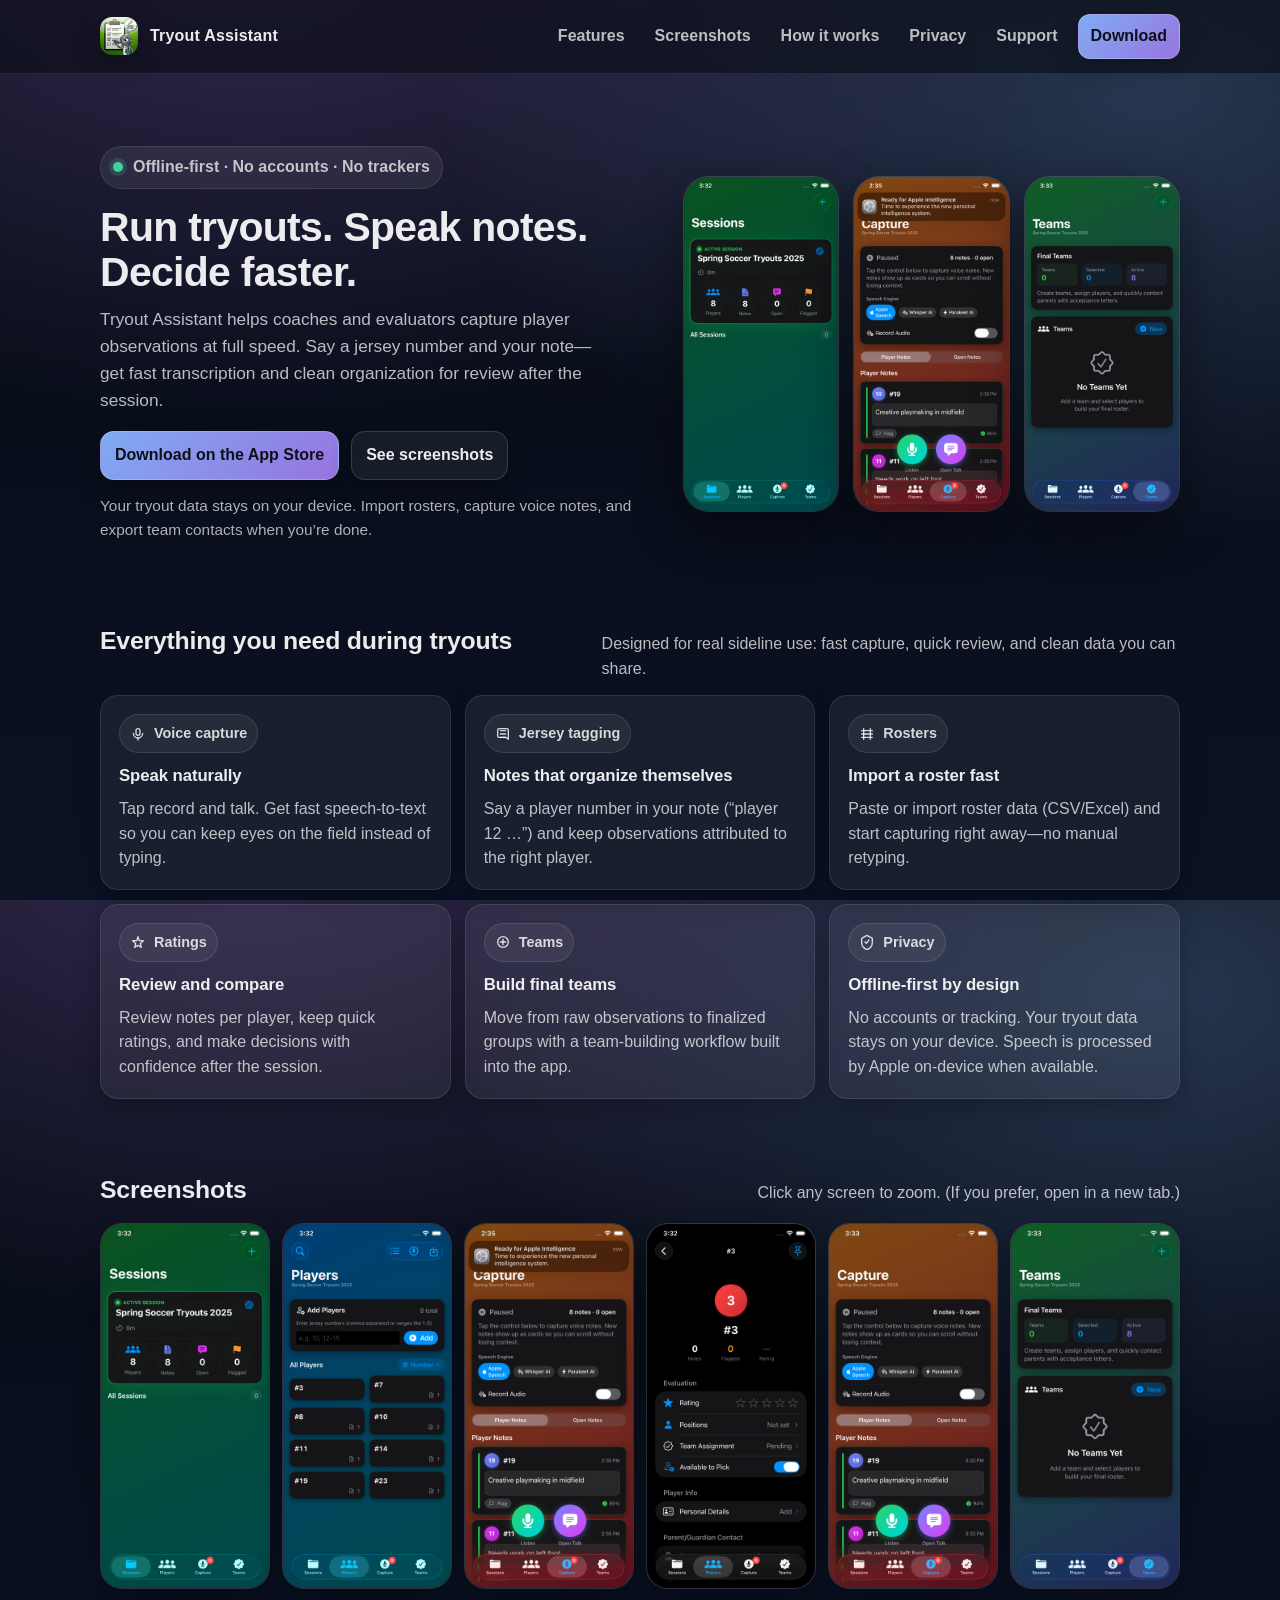
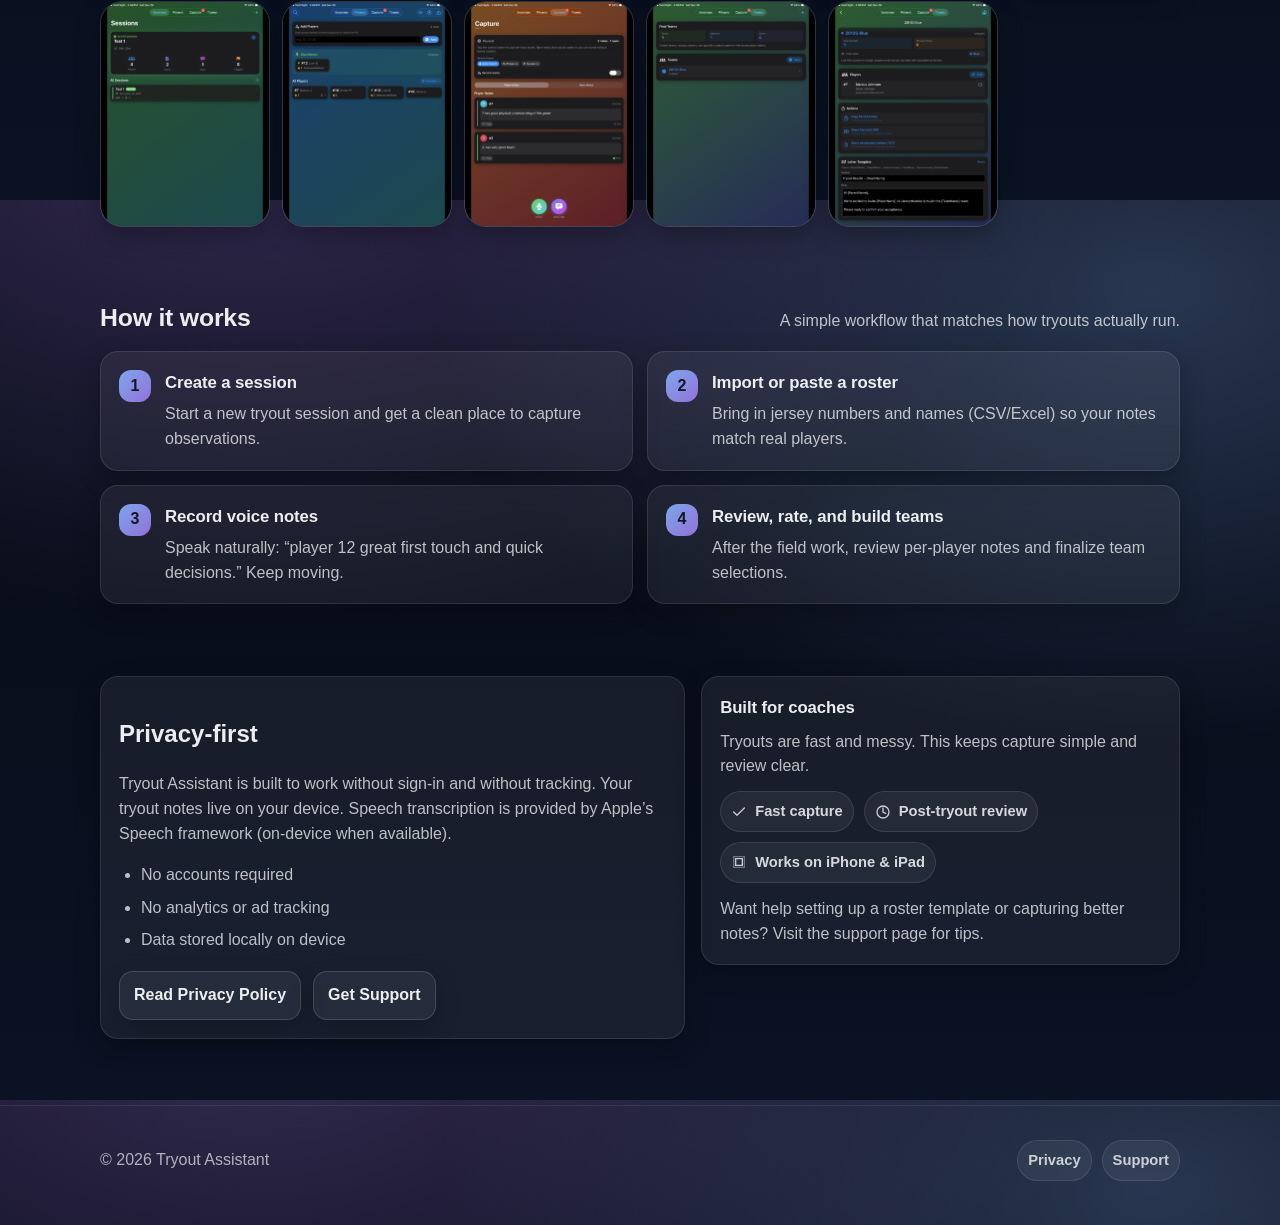
==== docs/index.html @ 8334bfc1 "Add docs site for Pages" ====
<!doctype html>
<html lang="en">
<head>
  <meta charset="utf-8" />
  <meta name="viewport" content="width=device-width, initial-scale=1" />
  <title>Tryout Assistant — Voice notes for sports tryouts</title>
  <meta name="description" content="Capture tryout observations fast. Speak a jersey number and your notes—Tryout Assistant transcribes and organizes everything on your device, even offline." />
  <meta name="theme-color" content="#0a1224" />

  <link rel="icon" href="assets/icon.png" />
  <link rel="apple-touch-icon" href="assets/icon.png" />
  <link rel="stylesheet" href="assets/site.css" />
  <script defer src="assets/site.js"></script>

  <meta property="og:type" content="website" />
  <meta property="og:title" content="Tryout Assistant — Voice notes for sports tryouts" />
  <meta property="og:description" content="Run tryouts. Speak notes. Decide faster. Fast transcription, jersey-number tagging, roster import, and team building—private and offline-first." />
  <meta property="og:image" content="assets/screenshots/iphone-capture.png" />
  <meta property="og:image:alt" content="Tryout Assistant screenshot" />
  <meta name="twitter:card" content="summary_large_image" />
</head>
<body>
  <a class="skip-link" href="#content">Skip to content</a>

  <header class="topbar">
    <div class="container">
      <div class="topbar-inner">
        <a class="brand" href="index.html" aria-label="Tryout Assistant home">
          <img src="assets/icon.png" alt="" />
          <span>Tryout Assistant</span>
        </a>
        <nav class="nav" aria-label="Primary">
          <a href="#features">Features</a>
          <a href="#screenshots">Screenshots</a>
          <a href="#how-it-works">How it works</a>
          <a href="privacy.html">Privacy</a>
          <a href="support.html">Support</a>
          <a class="button small primary" href="https://apps.apple.com/us/app/tryout-assistant/id6756588745">Download</a>
        </nav>
      </div>
    </div>
  </header>

  <main id="content">
    <section class="hero">
      <div class="container">
        <div class="hero-grid">
          <div>
            <div class="kicker"><span class="dot" aria-hidden="true"></span> Offline-first · No accounts · No trackers</div>
            <h1>Run tryouts. Speak notes. Decide faster.</h1>
            <p>
              Tryout Assistant helps coaches and evaluators capture player observations at full speed.
              Say a jersey number and your note—get fast transcription and clean organization for review after the session.
            </p>
            <div class="hero-actions">
              <a class="button primary" href="https://apps.apple.com/us/app/tryout-assistant/id6756588745">Download on the App Store</a>
              <a class="button" href="#screenshots">See screenshots</a>
            </div>
            <div class="trust">Your tryout data stays on your device. Import rosters, capture voice notes, and export team contacts when you’re done.</div>
          </div>

          <div class="shots-stack" aria-label="App screenshots">
            <a class="shot-card" href="assets/screenshots/iphone-sessions.png" data-lightbox-item data-title="Screenshots" data-caption="Sessions: create and manage tryouts.">
              <img src="assets/screenshots/thumbs/iphone-sessions.png" alt="Sessions screen" loading="lazy" />
            </a>
            <a class="shot-card" href="assets/screenshots/iphone-capture.png" data-lightbox-item data-title="Screenshots" data-caption="Capture: speak notes with jersey numbers for automatic attribution.">
              <img src="assets/screenshots/thumbs/iphone-capture.png" alt="Capture screen" loading="lazy" />
            </a>
            <a class="shot-card" href="assets/screenshots/iphone-teams.png" data-lightbox-item data-title="Screenshots" data-caption="Teams: build final teams after your evaluations.">
              <img src="assets/screenshots/thumbs/iphone-teams.png" alt="Teams screen" loading="lazy" />
            </a>
          </div>
        </div>
      </div>
    </section>

    <section class="section" id="features">
      <div class="container">
        <div class="section-title">
          <h2>Everything you need during tryouts</h2>
          <p>Designed for real sideline use: fast capture, quick review, and clean data you can share.</p>
        </div>

        <div class="grid cols-3">
          <div class="card">
            <div class="tag">
              <svg viewBox="0 0 24 24" fill="none" aria-hidden="true"><path d="M12 14a3 3 0 0 0 3-3V7a3 3 0 1 0-6 0v4a3 3 0 0 0 3 3Z" stroke="currentColor" stroke-width="2" stroke-linecap="round"/><path d="M19 11a7 7 0 1 1-14 0" stroke="currentColor" stroke-width="2" stroke-linecap="round"/><path d="M12 18v3" stroke="currentColor" stroke-width="2" stroke-linecap="round"/></svg>
              Voice capture
            </div>
            <h3>Speak naturally</h3>
            <p>Tap record and talk. Get fast speech-to-text so you can keep eyes on the field instead of typing.</p>
          </div>
          <div class="card">
            <div class="tag">
              <svg viewBox="0 0 24 24" fill="none" aria-hidden="true"><path d="M8 7h8M8 12h8M8 17h8" stroke="currentColor" stroke-width="2" stroke-linecap="round"/><path d="M6 4h12a2 2 0 0 1 2 2v14l-4-3H6a2 2 0 0 1-2-2V6a2 2 0 0 1 2-2Z" stroke="currentColor" stroke-width="2" stroke-linejoin="round"/></svg>
              Jersey tagging
            </div>
            <h3>Notes that organize themselves</h3>
            <p>Say a player number in your note (“player 12 …”) and keep observations attributed to the right player.</p>
          </div>
          <div class="card">
            <div class="tag">
              <svg viewBox="0 0 24 24" fill="none" aria-hidden="true"><path d="M4 7h16M4 12h16M4 17h16" stroke="currentColor" stroke-width="2" stroke-linecap="round"/><path d="M7 4v16M17 4v16" stroke="currentColor" stroke-width="2" stroke-linecap="round"/></svg>
              Rosters
            </div>
            <h3>Import a roster fast</h3>
            <p>Paste or import roster data (CSV/Excel) and start capturing right away—no manual retyping.</p>
          </div>
          <div class="card">
            <div class="tag">
              <svg viewBox="0 0 24 24" fill="none" aria-hidden="true"><path d="M12 17l-5 3 1.5-5.7L4 10h6l2-6 2 6h6l-4.5 4.3L17 20l-5-3Z" stroke="currentColor" stroke-width="2" stroke-linejoin="round"/></svg>
              Ratings
            </div>
            <h3>Review and compare</h3>
            <p>Review notes per player, keep quick ratings, and make decisions with confidence after the session.</p>
          </div>
          <div class="card">
            <div class="tag">
              <svg viewBox="0 0 24 24" fill="none" aria-hidden="true"><path d="M8 12h8" stroke="currentColor" stroke-width="2" stroke-linecap="round"/><path d="M12 8v8" stroke="currentColor" stroke-width="2" stroke-linecap="round"/><path d="M20 12a8 8 0 1 1-16 0 8 8 0 0 1 16 0Z" stroke="currentColor" stroke-width="2"/></svg>
              Teams
            </div>
            <h3>Build final teams</h3>
            <p>Move from raw observations to finalized groups with a team-building workflow built into the app.</p>
          </div>
          <div class="card">
            <div class="tag">
              <svg viewBox="0 0 24 24" fill="none" aria-hidden="true"><path d="M12 2l8 4.5v6c0 5-3.4 9.4-8 10.9C7.4 21.9 4 17.5 4 12.5v-6L12 2Z" stroke="currentColor" stroke-width="2" stroke-linejoin="round"/><path d="M9 12l2 2 4-5" stroke="currentColor" stroke-width="2" stroke-linecap="round" stroke-linejoin="round"/></svg>
              Privacy
            </div>
            <h3>Offline-first by design</h3>
            <p>No accounts or tracking. Your tryout data stays on your device. Speech is processed by Apple on-device when available.</p>
          </div>
        </div>
      </div>
    </section>

    <section class="section" id="screenshots">
      <div class="container">
        <div class="section-title">
          <h2>Screenshots</h2>
          <p>Click any screen to zoom. (If you prefer, open in a new tab.)</p>
        </div>

        <div class="shots-grid" aria-label="Screenshot gallery">
          <a class="shot" href="assets/screenshots/iphone-sessions.png" data-lightbox-item data-title="Screenshots" data-caption="Sessions: create, edit, and revisit tryouts.">
            <img src="assets/screenshots/thumbs/iphone-sessions.png" alt="Sessions screenshot" loading="lazy" />
          </a>
          <a class="shot" href="assets/screenshots/iphone-players.png" data-lightbox-item data-title="Screenshots" data-caption="Players: roster view and player list.">
            <img src="assets/screenshots/thumbs/iphone-players.png" alt="Players screenshot" loading="lazy" />
          </a>
          <a class="shot" href="assets/screenshots/iphone-capture.png" data-lightbox-item data-title="Screenshots" data-caption="Capture: speak notes with jersey numbers.">
            <img src="assets/screenshots/thumbs/iphone-capture.png" alt="Capture screenshot" loading="lazy" />
          </a>
          <a class="shot" href="assets/screenshots/iphone-player-detail.png" data-lightbox-item data-title="Screenshots" data-caption="Player detail: notes and evaluation history per player.">
            <img src="assets/screenshots/thumbs/iphone-player-detail.png" alt="Player detail screenshot" loading="lazy" />
          </a>
          <a class="shot" href="assets/screenshots/iphone-capture-2.png" data-lightbox-item data-title="Screenshots" data-caption="Capture: faster mid-session logging.">
            <img src="assets/screenshots/thumbs/iphone-capture-2.png" alt="Capture screenshot (alternate)" loading="lazy" />
          </a>
          <a class="shot" href="assets/screenshots/iphone-teams.png" data-lightbox-item data-title="Screenshots" data-caption="Teams: organize and export team outcomes.">
            <img src="assets/screenshots/thumbs/iphone-teams.png" alt="Teams screenshot" loading="lazy" />
          </a>
          <a class="shot" href="assets/screenshots/ipad-0790.png" data-lightbox-item data-title="Screenshots" data-caption="Additional screen.">
            <img src="assets/screenshots/thumbs/ipad-0790.png" alt="Additional screenshot 1" loading="lazy" />
          </a>
          <a class="shot" href="assets/screenshots/ipad-0791.png" data-lightbox-item data-title="Screenshots" data-caption="Additional screen.">
            <img src="assets/screenshots/thumbs/ipad-0791.png" alt="Additional screenshot 2" loading="lazy" />
          </a>
          <a class="shot" href="assets/screenshots/ipad-0792.png" data-lightbox-item data-title="Screenshots" data-caption="Additional screen.">
            <img src="assets/screenshots/thumbs/ipad-0792.png" alt="Additional screenshot 3" loading="lazy" />
          </a>
          <a class="shot" href="assets/screenshots/ipad-0793.png" data-lightbox-item data-title="Screenshots" data-caption="Additional screen.">
            <img src="assets/screenshots/thumbs/ipad-0793.png" alt="Additional screenshot 4" loading="lazy" />
          </a>
          <a class="shot" href="assets/screenshots/ipad-0794.png" data-lightbox-item data-title="Screenshots" data-caption="Additional screen.">
            <img src="assets/screenshots/thumbs/ipad-0794.png" alt="Additional screenshot 5" loading="lazy" />
          </a>
        </div>
      </div>
    </section>

    <section class="section" id="how-it-works">
      <div class="container">
        <div class="section-title">
          <h2>How it works</h2>
          <p>A simple workflow that matches how tryouts actually run.</p>
        </div>

        <div class="grid cols-2 steps">
          <div class="card step">
            <div>
              <h3>Create a session</h3>
              <p>Start a new tryout session and get a clean place to capture observations.</p>
            </div>
          </div>
          <div class="card step">
            <div>
              <h3>Import or paste a roster</h3>
              <p>Bring in jersey numbers and names (CSV/Excel) so your notes match real players.</p>
            </div>
          </div>
          <div class="card step">
            <div>
              <h3>Record voice notes</h3>
              <p>Speak naturally: “player 12 great first touch and quick decisions.” Keep moving.</p>
            </div>
          </div>
          <div class="card step">
            <div>
              <h3>Review, rate, and build teams</h3>
              <p>After the field work, review per-player notes and finalize team selections.</p>
            </div>
          </div>
        </div>
      </div>
    </section>

    <section class="section" id="privacy">
      <div class="container">
        <div class="split">
          <div class="card prose">
            <h2>Privacy-first</h2>
            <p>
              Tryout Assistant is built to work without sign-in and without tracking. Your tryout notes live on your device.
              Speech transcription is provided by Apple’s Speech framework (on-device when available).
            </p>
            <ul>
              <li>No accounts required</li>
              <li>No analytics or ad tracking</li>
              <li>Data stored locally on device</li>
            </ul>
            <div class="hero-actions">
              <a class="button" href="privacy.html">Read Privacy Policy</a>
              <a class="button" href="support.html">Get Support</a>
            </div>
          </div>
          <div class="card">
            <h3>Built for coaches</h3>
            <p>Tryouts are fast and messy. This keeps capture simple and review clear.</p>
            <div style="height: 12px"></div>
            <div class="pill-row" aria-label="Highlights">
              <span class="pill">
                <svg viewBox="0 0 24 24" fill="none" aria-hidden="true"><path d="M4 12l5 5L20 6" stroke="currentColor" stroke-width="2" stroke-linecap="round" stroke-linejoin="round"/></svg>
                Fast capture
              </span>
              <span class="pill">
                <svg viewBox="0 0 24 24" fill="none" aria-hidden="true"><path d="M12 6v6l4 2" stroke="currentColor" stroke-width="2" stroke-linecap="round"/><path d="M21 12a9 9 0 1 1-18 0 9 9 0 0 1 18 0Z" stroke="currentColor" stroke-width="2"/></svg>
                Post-tryout review
              </span>
              <span class="pill">
                <svg viewBox="0 0 24 24" fill="none" aria-hidden="true"><path d="M7 7h10v10H7z" stroke="currentColor" stroke-width="2"/><path d="M4 4h16v16H4z" stroke="currentColor" stroke-width="2" opacity="0.45"/></svg>
                Works on iPhone & iPad
              </span>
            </div>
            <div style="height: 14px"></div>
            <p style="color: rgba(255,255,255,0.72); margin: 0;">
              Want help setting up a roster template or capturing better notes? Visit the support page for tips.
            </p>
          </div>
        </div>
      </div>
    </section>
  </main>

  <footer class="footer">
    <div class="container">
      <div class="footer-grid">
        <div>&copy; 2026 Tryout Assistant</div>
        <div class="pill-row" aria-label="Footer links">
          <a class="pill" href="privacy.html">Privacy</a>
          <a class="pill" href="support.html">Support</a>
        </div>
      </div>
    </div>
  </footer>

  <dialog class="lightbox" aria-label="Screenshot viewer">
    <div class="lightbox-inner">
      <div class="lightbox-top">
        <div class="title" data-lightbox-title>Screenshots</div>
        <div class="controls">
          <button class="icon-button" type="button" data-lightbox-prev aria-label="Previous screenshot">←</button>
          <button class="icon-button" type="button" data-lightbox-next aria-label="Next screenshot">→</button>
          <button class="icon-button" type="button" data-lightbox-close aria-label="Close">✕</button>
        </div>
      </div>
      <div class="lightbox-media">
        <img data-lightbox-img src="" alt="Screenshot" />
      </div>
      <div class="lightbox-caption" data-lightbox-caption></div>
    </div>
  </dialog>
</body>
</html>
---- docs/assets/site.css ----
:root {
  --bg0: #070a12;
  --bg1: #0a1224;
  --text: rgba(255, 255, 255, 0.92);
  --muted: rgba(255, 255, 255, 0.72);
  --subtle: rgba(255, 255, 255, 0.12);
  --card: rgba(255, 255, 255, 0.06);
  --card2: rgba(255, 255, 255, 0.09);
  --shadow: 0 18px 50px rgba(0, 0, 0, 0.45);
  --shadow2: 0 8px 24px rgba(0, 0, 0, 0.28);
  --radius: 18px;
  --radius-sm: 14px;
  --ring: 0 0 0 4px rgba(135, 180, 255, 0.18);
  --accent: #87b4ff;
  --accent2: #9f7aea;
  --good: #43d19e;
  --warn: #ffcc66;
}

* {
  box-sizing: border-box;
}

html,
body {
  height: 100%;
}

body {
  margin: 0;
  font-family: -apple-system, BlinkMacSystemFont, "Segoe UI", Roboto, Oxygen, Ubuntu, Cantarell,
    "Helvetica Neue", Arial, sans-serif;
  line-height: 1.55;
  color: var(--text);
  background: radial-gradient(1400px 850px at 20% -10%, rgba(159, 122, 234, 0.30), transparent 60%),
    radial-gradient(1100px 700px at 90% 10%, rgba(135, 180, 255, 0.26), transparent 65%),
    linear-gradient(180deg, var(--bg0), var(--bg1));
}

a {
  color: inherit;
  text-decoration: none;
}

a:hover {
  text-decoration: underline;
}

.container {
  max-width: 1120px;
  margin: 0 auto;
  padding: 0 20px;
}

.skip-link {
  position: absolute;
  left: -999px;
  top: 8px;
  padding: 10px 14px;
  background: rgba(0, 0, 0, 0.65);
  border-radius: 12px;
  color: white;
  z-index: 999;
}

.skip-link:focus {
  left: 12px;
}

.topbar {
  position: sticky;
  top: 0;
  z-index: 20;
  background: rgba(7, 10, 18, 0.55);
  backdrop-filter: blur(14px);
  border-bottom: 1px solid rgba(255, 255, 255, 0.09);
}

.topbar-inner {
  display: flex;
  align-items: center;
  justify-content: space-between;
  gap: 16px;
  padding: 14px 0;
}

.brand {
  display: inline-flex;
  align-items: center;
  gap: 12px;
  font-weight: 750;
  letter-spacing: 0.2px;
}

.brand img {
  width: 38px;
  height: 38px;
  border-radius: 12px;
  box-shadow: var(--shadow2);
}

.nav {
  display: flex;
  align-items: center;
  gap: 10px;
  flex-wrap: wrap;
  justify-content: flex-end;
}

.nav a {
  padding: 8px 10px;
  border-radius: 12px;
  color: var(--muted);
  text-decoration: none;
  font-weight: 550;
}

.nav a:hover {
  background: rgba(255, 255, 255, 0.06);
  color: var(--text);
}

.button {
  display: inline-flex;
  align-items: center;
  justify-content: center;
  gap: 10px;
  padding: 11px 14px;
  border-radius: 14px;
  border: 1px solid rgba(255, 255, 255, 0.14);
  background: rgba(255, 255, 255, 0.06);
  color: var(--text);
  text-decoration: none;
  font-weight: 650;
  box-shadow: 0 10px 24px rgba(0, 0, 0, 0.20);
}

.button:hover {
  text-decoration: none;
  background: rgba(255, 255, 255, 0.10);
}

.button.primary {
  background: linear-gradient(135deg, rgba(135, 180, 255, 0.95), rgba(159, 122, 234, 0.95));
  border: 1px solid rgba(255, 255, 255, 0.20);
  color: rgba(8, 10, 16, 0.96);
}

.button.primary:hover {
  filter: brightness(1.03);
}

.button.small {
  padding: 9px 12px;
  border-radius: 12px;
  font-weight: 650;
}

.hero {
  padding: 72px 0 44px;
}

.hero-grid {
  display: grid;
  grid-template-columns: 1.05fr 0.95fr;
  gap: 34px;
  align-items: center;
}

.kicker {
  display: inline-flex;
  align-items: center;
  gap: 10px;
  padding: 8px 12px;
  border-radius: 999px;
  background: rgba(255, 255, 255, 0.07);
  border: 1px solid rgba(255, 255, 255, 0.10);
  color: var(--muted);
  font-weight: 650;
  width: fit-content;
}

.kicker .dot {
  width: 10px;
  height: 10px;
  border-radius: 999px;
  background: var(--good);
  box-shadow: 0 0 0 4px rgba(67, 209, 158, 0.18);
}

.hero h1 {
  margin: 16px 0 10px;
  font-size: clamp(2.2rem, 3.2vw, 3.2rem);
  line-height: 1.12;
  letter-spacing: -0.7px;
}

.hero p {
  margin: 0;
  color: var(--muted);
  font-size: 1.08rem;
  max-width: 52ch;
}

.hero-actions {
  display: flex;
  gap: 12px;
  flex-wrap: wrap;
  align-items: center;
  margin-top: 18px;
}

.trust {
  margin-top: 14px;
  color: rgba(255, 255, 255, 0.68);
  font-size: 0.96rem;
}

.shots-stack {
  display: grid;
  grid-template-columns: repeat(3, 1fr);
  gap: 14px;
  align-items: end;
}

.shot-card {
  border-radius: 26px;
  overflow: hidden;
  background: rgba(255, 255, 255, 0.05);
  border: 1px solid rgba(255, 255, 255, 0.10);
  box-shadow: var(--shadow);
  transform: translateY(0);
  transition: transform 160ms ease, background 160ms ease, border-color 160ms ease;
}

.shot-card:hover {
  transform: translateY(-4px);
  background: rgba(255, 255, 255, 0.07);
  border-color: rgba(255, 255, 255, 0.16);
}

.shot-card img {
  width: 100%;
  height: auto;
  display: block;
}

.section {
  padding: 36px 0;
}

.section-title {
  display: flex;
  align-items: baseline;
  justify-content: space-between;
  gap: 18px;
  margin-bottom: 14px;
}

.section-title h2 {
  margin: 0;
  font-size: 1.55rem;
  letter-spacing: -0.2px;
}

.section-title p {
  margin: 0;
  color: var(--muted);
  max-width: 65ch;
}

.grid {
  display: grid;
  gap: 14px;
}

.grid.cols-3 {
  grid-template-columns: repeat(3, minmax(0, 1fr));
}

.grid.cols-2 {
  grid-template-columns: repeat(2, minmax(0, 1fr));
}

.card {
  background: var(--card);
  border: 1px solid rgba(255, 255, 255, 0.10);
  border-radius: var(--radius);
  padding: 18px;
  box-shadow: var(--shadow2);
}

.card h3 {
  margin: 0 0 8px;
  font-size: 1.05rem;
  letter-spacing: -0.1px;
}

.card p {
  margin: 0;
  color: var(--muted);
}

.card .tag {
  display: inline-flex;
  align-items: center;
  gap: 8px;
  padding: 7px 10px;
  border-radius: 999px;
  background: rgba(255, 255, 255, 0.06);
  border: 1px solid rgba(255, 255, 255, 0.10);
  color: rgba(255, 255, 255, 0.82);
  font-size: 0.9rem;
  font-weight: 650;
  margin-bottom: 10px;
}

.card .tag svg {
  width: 16px;
  height: 16px;
}

.steps {
  counter-reset: step;
}

.step {
  display: flex;
  gap: 14px;
  align-items: flex-start;
}

.step::before {
  counter-increment: step;
  content: counter(step);
  width: 32px;
  height: 32px;
  border-radius: 12px;
  display: inline-flex;
  align-items: center;
  justify-content: center;
  font-weight: 750;
  color: rgba(8, 10, 16, 0.9);
  background: linear-gradient(135deg, rgba(135, 180, 255, 0.9), rgba(159, 122, 234, 0.9));
  flex: 0 0 auto;
}

.step h3 {
  margin: 0 0 6px;
}

.step p {
  margin: 0;
  color: var(--muted);
}

.shots-grid {
  display: grid;
  grid-template-columns: repeat(6, minmax(0, 1fr));
  gap: 12px;
}

.shot {
  display: block;
  border-radius: 22px;
  overflow: hidden;
  background: rgba(255, 255, 255, 0.05);
  border: 1px solid rgba(255, 255, 255, 0.10);
  box-shadow: var(--shadow2);
  transition: transform 140ms ease, border-color 140ms ease, background 140ms ease;
}

.shot:hover {
  transform: translateY(-2px);
  background: rgba(255, 255, 255, 0.07);
  border-color: rgba(255, 255, 255, 0.16);
  text-decoration: none;
}

.shot img {
  width: 100%;
  height: auto;
  display: block;
}

.split {
  display: grid;
  grid-template-columns: 1.1fr 0.9fr;
  gap: 16px;
  align-items: start;
}

.prose {
  color: var(--muted);
}

.prose h2,
.prose h3 {
  color: var(--text);
}

.prose ul {
  padding-left: 22px;
}

.prose li {
  margin: 8px 0;
}

.prose code {
  font-family: ui-monospace, SFMono-Regular, Menlo, Monaco, Consolas, "Liberation Mono", "Courier New",
    monospace;
  font-size: 0.95em;
  padding: 2px 6px;
  border-radius: 10px;
  background: rgba(255, 255, 255, 0.08);
  border: 1px solid rgba(255, 255, 255, 0.10);
  color: rgba(255, 255, 255, 0.92);
}

.footer {
  padding: 34px 0 44px;
  color: rgba(255, 255, 255, 0.65);
  border-top: 1px solid rgba(255, 255, 255, 0.09);
  margin-top: 30px;
}

.footer-grid {
  display: flex;
  align-items: center;
  justify-content: space-between;
  gap: 16px;
  flex-wrap: wrap;
}

.footer a {
  color: rgba(255, 255, 255, 0.76);
}

.pill-row {
  display: flex;
  gap: 10px;
  flex-wrap: wrap;
}

.pill {
  display: inline-flex;
  align-items: center;
  gap: 8px;
  padding: 8px 10px;
  border-radius: 999px;
  background: rgba(255, 255, 255, 0.06);
  border: 1px solid rgba(255, 255, 255, 0.10);
  color: rgba(255, 255, 255, 0.82);
  font-size: 0.92rem;
  font-weight: 650;
}

.pill svg {
  width: 16px;
  height: 16px;
  opacity: 0.92;
}

dialog.lightbox {
  border: none;
  padding: 0;
  border-radius: 22px;
  overflow: hidden;
  max-width: min(1040px, calc(100vw - 24px));
  max-height: min(92vh, 960px);
  box-shadow: 0 32px 90px rgba(0, 0, 0, 0.7);
  background: rgba(10, 18, 36, 0.94);
  color: white;
}

dialog.lightbox::backdrop {
  background: rgba(0, 0, 0, 0.72);
  backdrop-filter: blur(6px);
}

.lightbox-inner {
  display: grid;
  grid-template-rows: auto 1fr auto;
}

.lightbox-top {
  display: flex;
  align-items: center;
  justify-content: space-between;
  gap: 12px;
  padding: 12px 14px;
  border-bottom: 1px solid rgba(255, 255, 255, 0.10);
}

.lightbox-top .title {
  color: rgba(255, 255, 255, 0.88);
  font-weight: 650;
  font-size: 0.98rem;
}

.lightbox-top .controls {
  display: inline-flex;
  gap: 8px;
}

.icon-button {
  border: 1px solid rgba(255, 255, 255, 0.14);
  background: rgba(255, 255, 255, 0.08);
  color: white;
  border-radius: 12px;
  padding: 8px 10px;
  cursor: pointer;
  font-weight: 750;
}

.icon-button:hover {
  background: rgba(255, 255, 255, 0.12);
}

.lightbox-media {
  display: grid;
  place-items: center;
  padding: 14px;
}

.lightbox-media img {
  max-width: 100%;
  max-height: 72vh;
  width: auto;
  height: auto;
  border-radius: 18px;
  box-shadow: 0 16px 55px rgba(0, 0, 0, 0.55);
}

.lightbox-caption {
  padding: 12px 14px 14px;
  color: rgba(255, 255, 255, 0.78);
  border-top: 1px solid rgba(255, 255, 255, 0.10);
  font-size: 0.98rem;
}

@media (max-width: 980px) {
  .hero-grid {
    grid-template-columns: 1fr;
  }
  .shots-stack {
    grid-template-columns: repeat(3, minmax(0, 1fr));
  }
  .grid.cols-3 {
    grid-template-columns: 1fr;
  }
  .grid.cols-2 {
    grid-template-columns: 1fr;
  }
  .shots-grid {
    grid-template-columns: repeat(3, minmax(0, 1fr));
  }
  .split {
    grid-template-columns: 1fr;
  }
}

@media (prefers-reduced-motion: reduce) {
  * {
    scroll-behavior: auto !important;
    transition: none !important;
  }
}
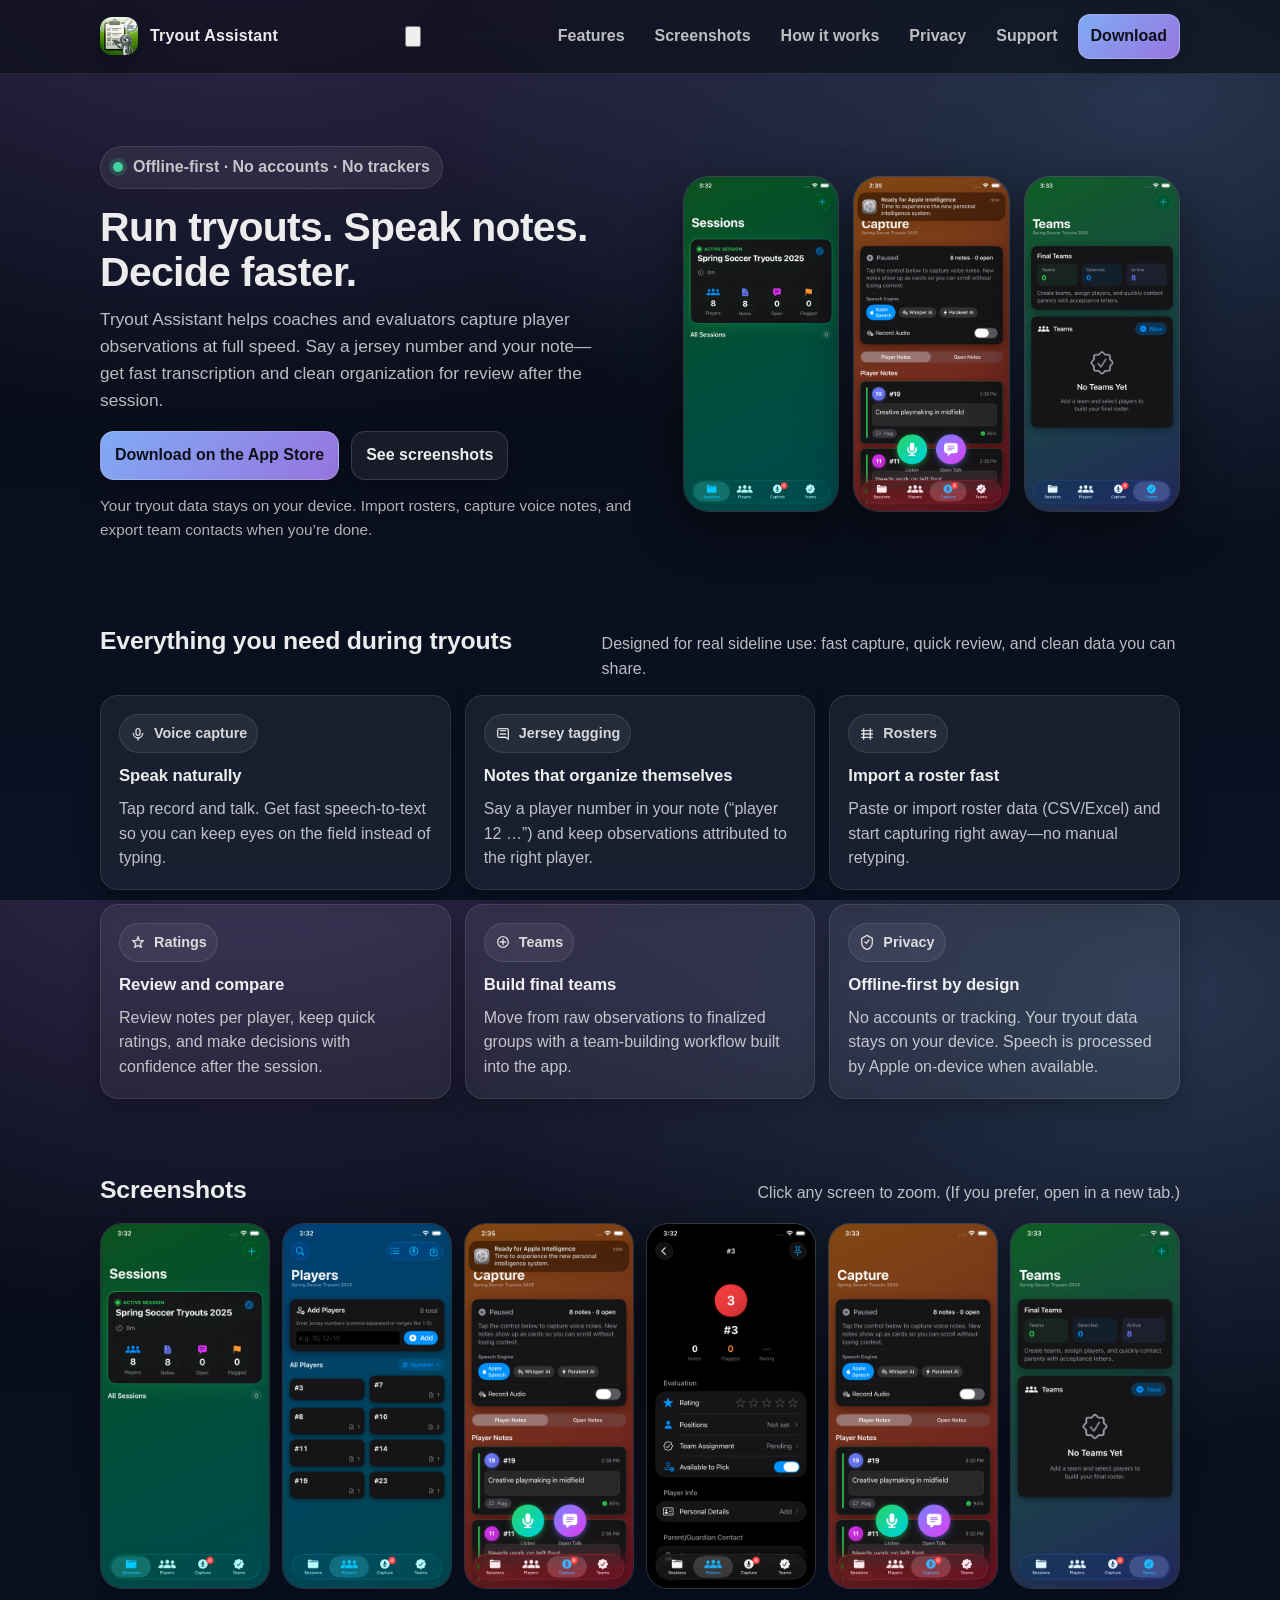
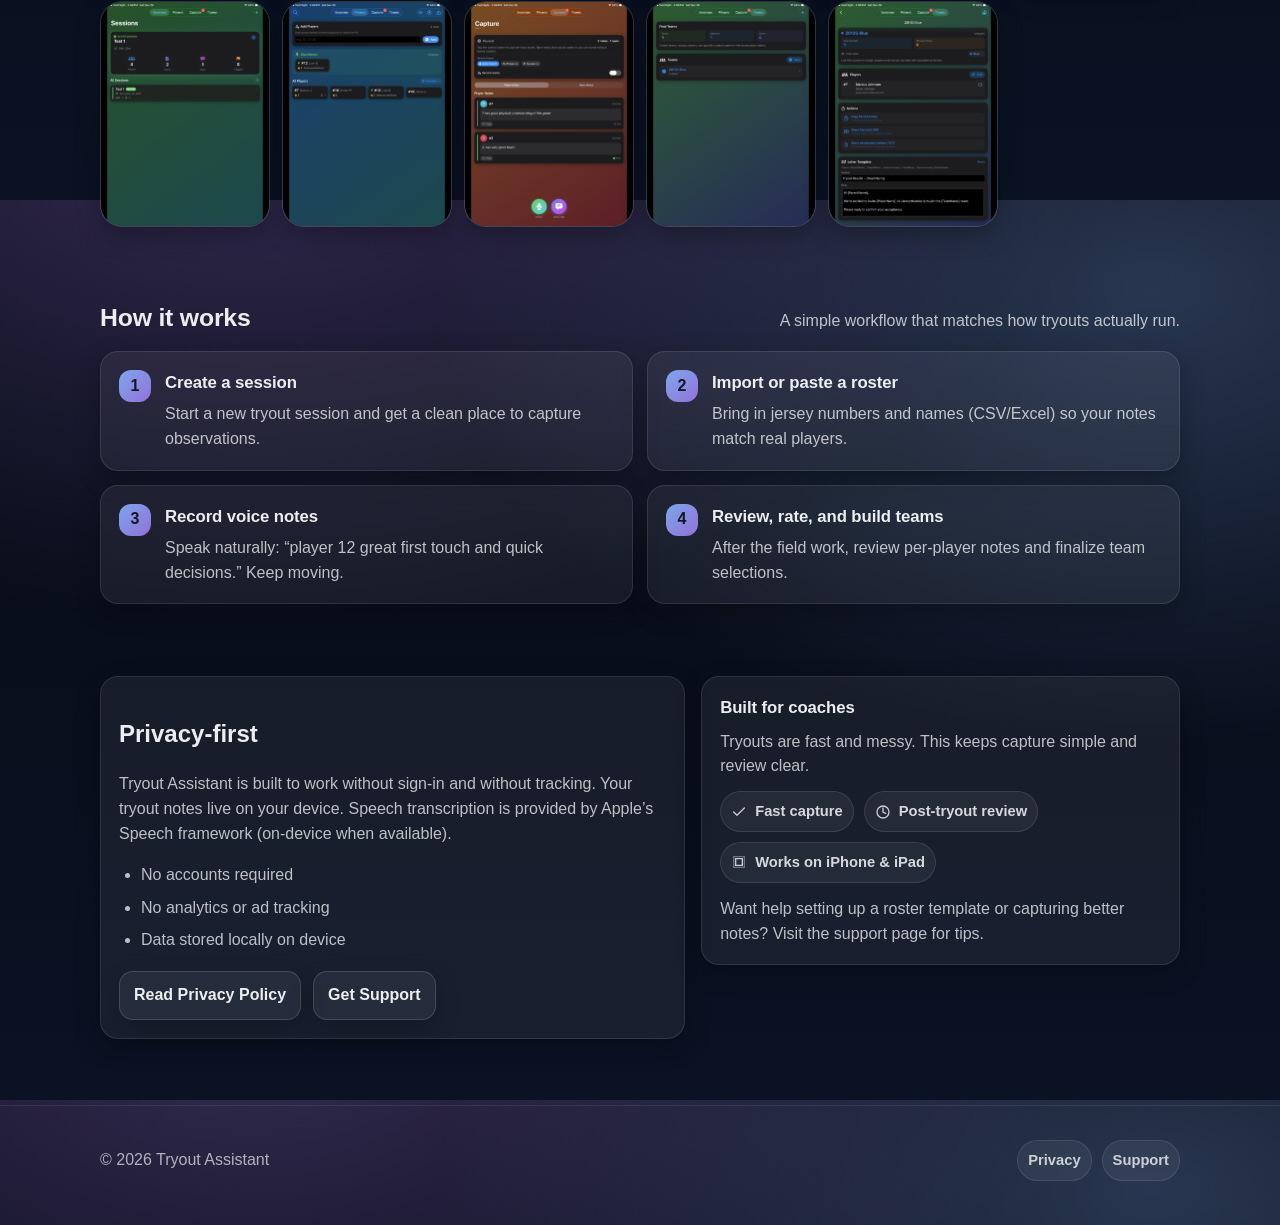
==== commit 519ebfc1: "Update developer contact email to soccerfitnesstracker@gmail.com" ====
--- a/docs/index.html
+++ b/docs/index.html
@@ -15,7 +15,7 @@
   <meta property="og:type" content="website" />
   <meta property="og:title" content="Tryout Assistant — Voice notes for sports tryouts" />
   <meta property="og:description" content="Run tryouts. Speak notes. Decide faster. Fast transcription, jersey-number tagging, roster import, and team building—private and offline-first." />
-  <meta property="og:image" content="assets/screenshots/iphone-capture.png" />
+  <meta property="og:image" content="https://umang-desai.github.io/tryoutsassistant-pages/assets/screenshots/iphone-capture.png" />
   <meta property="og:image:alt" content="Tryout Assistant screenshot" />
   <meta name="twitter:card" content="summary_large_image" />
 </head>
@@ -29,7 +29,10 @@
           <img src="assets/icon.png" alt="" />
           <span>Tryout Assistant</span>
         </a>
-        <nav class="nav" aria-label="Primary">
+        <button class="nav-toggle" type="button" aria-controls="primary-nav" aria-expanded="false" aria-label="Toggle navigation menu">
+          <svg viewBox="0 0 24 24" fill="none" stroke="currentColor" stroke-width="2" stroke-linecap="round" aria-hidden="true"><path d="M3 6h18"/><path d="M3 12h18"/><path d="M3 18h18"/></svg>
+        </button>
+        <nav class="nav" id="primary-nav" aria-label="Primary">
           <a href="#features">Features</a>
           <a href="#screenshots">Screenshots</a>
           <a href="#how-it-works">How it works</a>
